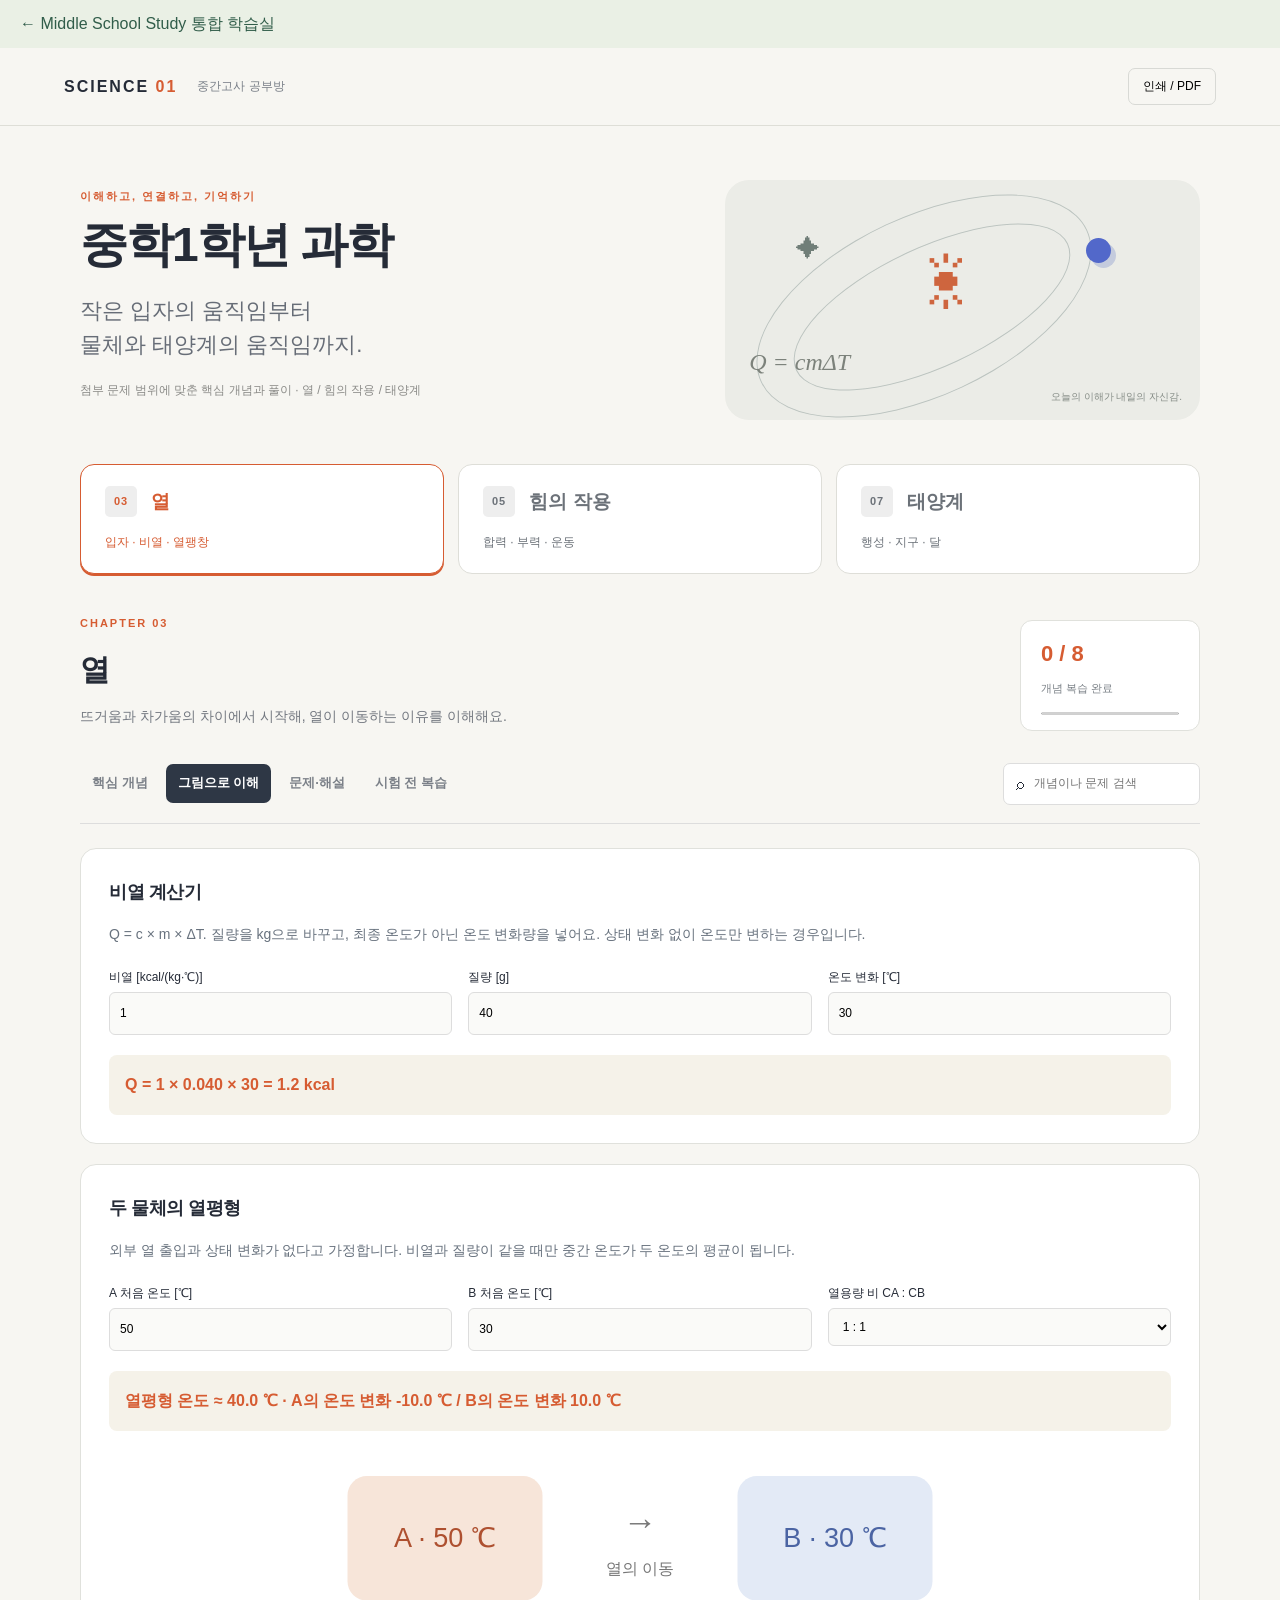
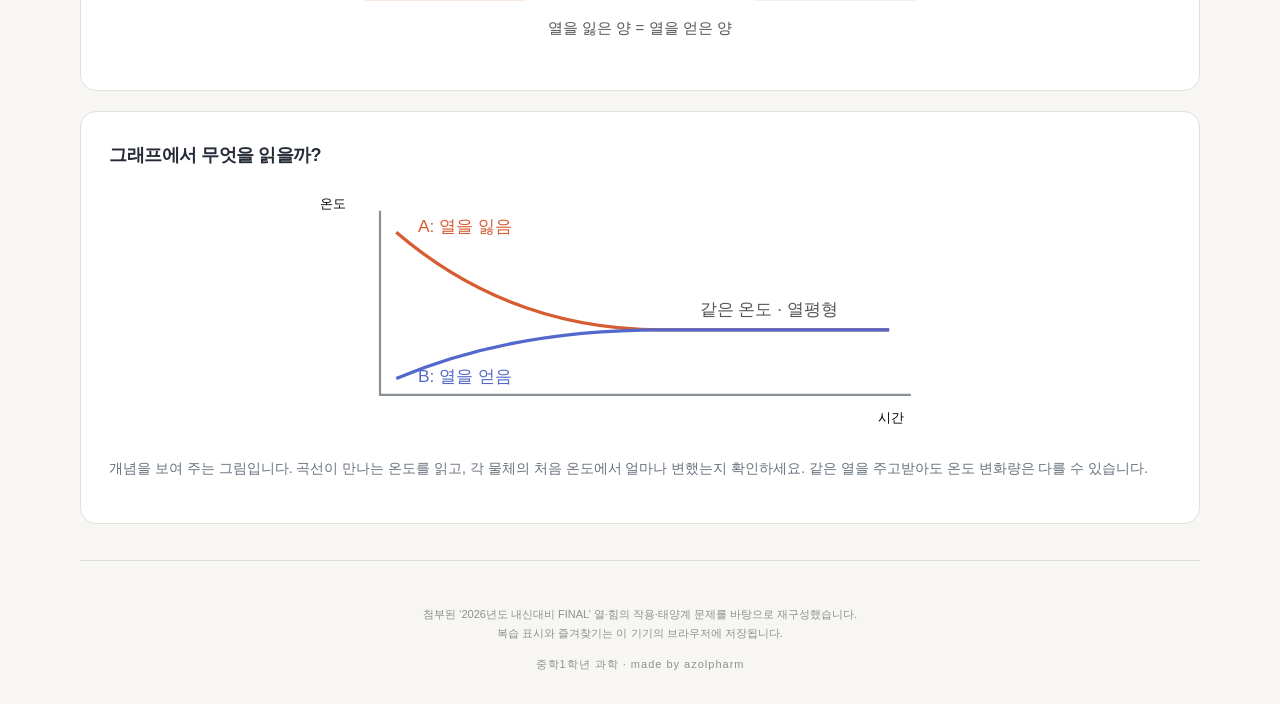
==== docs/science/index.html @ b9c2c923 "Migrate Middle School Study dashboard and learning materials" ====
<!doctype html><html lang="ko"><head><meta charset="utf-8"><meta name="viewport" content="width=device-width,initial-scale=1"><meta name="description" content="중학1학년 과학 중간고사: 열, 힘의 작용, 태양계 핵심 개념, 문제 해설, 비열 계산과 달 위상 복습"><title>Middle School Study · 과학</title><link rel="stylesheet" href="style.css"><script src="data.js" defer></script><script src="app.js" defer></script></head><body><a href="../index.html" style="display:block;padding:10px 20px;background:#eaf0e5;color:#315d4a;text-decoration:none">← Middle School Study 통합 학습실</a>
<header><a class="brand" href="#">SCIENCE <span>01</span></a><span class="header-note">중간고사 공부방</span><button id="print">인쇄 / PDF</button></header>
<main><section class="hero"><div><p class="eyebrow">이해하고, 연결하고, 기억하기</p><h1>중학1학년 과학</h1><p class="lead">작은 입자의 움직임부터<br>물체와 태양계의 움직임까지.</p><p class="hero-note">첨부 문제 범위에 맞춘 핵심 개념과 풀이 · 열 / 힘의 작용 / 태양계</p></div><div class="hero-art" aria-hidden="true"><div class="orbit o1"></div><div class="orbit o2"></div><div class="sun">☀</div><div class="planet"></div><span class="formula">Q = cmΔT</span><span class="star">✦</span><span class="art-label">오늘의 이해가 내일의 자신감.</span></div></section>
<nav class="chapters" aria-label="챕터 선택"><button data-chapter="heat" class="active"><span>03</span> 열 <small>입자 · 비열 · 열팽창</small></button><button data-chapter="force"><span>05</span> 힘의 작용 <small>합력 · 부력 · 운동</small></button><button data-chapter="solar"><span>07</span> 태양계 <small>행성 · 지구 · 달</small></button></nav>
<section class="chapter-head"><div><p class="eyebrow" id="chapterTag"></p><h2 id="chapterName"></h2><p id="chapterIntro"></p></div><div class="progressbox"><strong id="progressText"></strong><span>개념 복습 완료</span><progress id="progress" max="100" value="0"></progress></div></section>
<div class="toolbar"><div class="tabs" role="group" aria-label="학습 메뉴"><button data-tab="concept" class="active">핵심 개념</button><button data-tab="lab">그림으로 이해</button><button data-tab="problems">문제·해설</button><button data-tab="review">시험 전 복습</button></div><label class="search"><span>⌕</span><input id="search" type="search" placeholder="개념이나 문제 검색" aria-label="개념이나 문제 검색"></label></div>
<div id="content"></div><footer>첨부된 ‘2026년도 내신대비 FINAL’ 열·힘의 작용·태양계 문제를 바탕으로 재구성했습니다.<br>복습 표시와 즐겨찾기는 이 기기의 브라우저에 저장됩니다.<br><span>중학1학년 과학 · made by azolpharm</span></footer></main>
</body></html>
---- docs/science/style.css ----
*{box-sizing:border-box}body{margin:0;background:#f7f6f2;color:#252b37;font-family:-apple-system,BlinkMacSystemFont,'Noto Sans KR','Segoe UI',sans-serif;line-height:1.75;--accent:#d65c32}button,input,select{font:inherit}button{cursor:pointer}button:focus-visible,a:focus-visible,input:focus-visible,summary:focus-visible{outline:3px solid #596ada;outline-offset:4px}header{height:78px;padding:0 5%;display:flex;align-items:center;border-bottom:1px solid #deded7;gap:20px}.brand{font-weight:800;letter-spacing:2px;color:#252b37;text-decoration:none}.brand span{color:#d65c32}.header-note{font-size:12px;color:#787e87;margin-right:auto}header button{border:1px solid #d8d9d5;border-radius:7px;background:transparent;padding:7px 14px;font-size:12px}main{max-width:1180px;margin:auto;padding:0 30px}.hero{display:grid;grid-template-columns:1.3fr 1fr;align-items:center;padding:54px 0 44px;gap:28px}.eyebrow{font-size:11px;letter-spacing:2px;font-weight:800;color:var(--accent);margin:0 0 10px}h1{font-size:48px;letter-spacing:-2px;margin:0 0 20px;line-height:1.2}.lead{font-size:22px;line-height:1.55;color:#676d77;margin:0 0 18px}.hero-note{font-size:12px;color:#8b8b88}.hero-art{position:relative;height:240px;border-radius:24px;background:#ebece7;overflow:hidden}.sun{position:absolute;left:42%;top:28%;font-size:74px;color:#ce653e;line-height:1}.orbit{position:absolute;border:1px solid #bcc4c0;border-radius:50%;transform:rotate(-25deg);width:300px;height:120px;left:12%;top:28%}.o2{width:360px;height:180px;left:4%;top:15%}.planet{position:absolute;left:76%;top:24%;width:25px;height:25px;background:#5268ca;border-radius:50%;box-shadow:5px 5px 0 #c4cbdd}.formula{position:absolute;bottom:44px;left:24px;font:italic 24px Georgia;color:#7c827b}.star{position:absolute;left:15%;top:20%;font-size:24px;color:#707e78}.art-label{position:absolute;bottom:15px;right:18px;font-size:10px;color:#858c86}.chapters{display:grid;grid-template-columns:repeat(3,minmax(0,1fr));gap:14px}.chapters button{display:flex;align-items:center;flex-wrap:wrap;gap:14px;text-align:left;border:1px solid #deded8;background:#fff;padding:20px 24px;border-radius:14px;font-size:19px;font-weight:800;color:#6c7279}.chapters button span{font-size:11px;background:#eee;padding:6px 9px;border-radius:5px;letter-spacing:1px}.chapters button small{width:100%;font-weight:400;font-size:12px;margin-left:auto}.chapters button.active{border-color:var(--accent);color:var(--accent);box-shadow:0 2px 0 var(--accent)}.chapter-head{display:flex;justify-content:space-between;align-items:center;padding:40px 0 26px;gap:20px}h2{font-size:30px;margin:0;letter-spacing:-1px}.chapter-head p:last-child{margin:8px 0;color:#737880;font-size:14px}.progressbox{background:#fff;border:1px solid #e0e1dc;border-radius:12px;padding:14px 20px;width:180px}.progressbox strong{font-size:22px;display:block;color:var(--accent)}.progressbox span{font-size:11px;color:#7b8187}progress{display:block;width:100%;height:5px;margin-top:10px;accent-color:var(--accent)}.toolbar{display:flex;justify-content:space-between;gap:16px;align-items:center;border-bottom:1px solid #ddd;padding-bottom:18px;margin-bottom:24px}.tabs{display:flex;gap:6px;flex-wrap:wrap}.tabs button{border:0;background:transparent;color:#7b8088;padding:8px 12px;border-radius:7px;font-size:13px;font-weight:700}.tabs button.active{color:#fff;background:#2e3745}.search{display:flex;align-items:center;gap:8px;border:1px solid #ddd;background:#fff;padding:6px 12px;border-radius:7px}.search input{width:155px;border:0;outline:0;background:transparent;font-size:12px}.grid{display:grid;grid-template-columns:repeat(2,minmax(0,1fr));gap:18px}.card{background:#fff;border:1px solid #e2e3dd;border-radius:14px;padding:24px;position:relative}.card-top{display:flex;align-items:center;justify-content:space-between;gap:12px}.number{font:700 11px monospace;color:var(--accent);letter-spacing:2px}.bookmark{border:0;background:#f4f4f0;color:#7d8389;border-radius:6px;padding:3px 8px;font-size:13px}.bookmark.on{color:var(--accent);background:#f5e9df}h3{font-size:18px;letter-spacing:-.5px;margin:12px 0 10px}.card p{font-size:14px;margin:0 0 14px}.hint{border-left:3px solid var(--accent);padding:10px 12px;background:#f8f7f2;color:#5f6772;font-size:12px}.check{display:flex;align-items:center;gap:7px;margin-top:16px;font-size:12px;color:#757b82}.check input{accent-color:var(--accent);width:16px;height:16px}.section-label{font-size:15px;margin:0 0 18px}.problem{background:#fff;border:1px solid #e2e3dd;border-radius:10px;margin-bottom:10px}.problem summary{cursor:pointer;list-style:none;padding:18px 22px;display:flex;gap:16px;align-items:center;font-size:15px;font-weight:700}.problem summary::after{content:'＋';margin-left:auto;color:#8b9097}.problem[open] summary::after{content:'−'}.problem .answer{padding:0 22px 20px 63px;font-size:14px}.answer strong{display:block;color:var(--accent);font-size:13px;margin-bottom:8px}.note{background:#eaece5;color:#53605a;border-radius:10px;padding:18px 22px;font-size:13px;margin-bottom:20px}.trap{padding:14px 18px;border-bottom:1px solid #e5e5df;font-size:14px}.trap:last-child{border:0}.lab-panel{background:#fff;border:1px solid #e0e1dc;border-radius:16px;padding:28px;margin-bottom:20px}.lab-panel h3{margin-top:0}.lab-panel p{font-size:14px;color:#68727e}.field-row{display:flex;flex-wrap:wrap;gap:16px;margin:20px 0}.field-row label{display:flex;flex-direction:column;font-size:12px;gap:4px;flex:1;min-width:130px}.field-row input,.field-row select{border:1px solid #ddd;border-radius:6px;padding:10px;min-width:0;width:100%;background:#fafaf8}.result{background:#f5f2e9;padding:16px;border-radius:8px;color:var(--accent);font-weight:700}.diagram{max-width:650px;margin:18px auto}.diagram svg{width:100%;display:block}.phase-controls{display:flex;align-items:center;justify-content:center;gap:12px;flex-wrap:wrap}.phase-controls button{background:#f0f1f7;border:1px solid #d6dced;padding:8px 14px;border-radius:8px;font-size:12px}.phase-controls select{padding:8px;border:1px solid #ddd;border-radius:7px}.phase-note{text-align:center;max-width:600px;margin:16px auto}.review-list{background:#fff;border:1px solid #ddd;border-radius:14px;padding:12px}.empty{text-align:center;padding:70px 20px;color:#888}footer{font-size:11px;color:#8c908f;text-align:center;padding:44px 0 30px;margin-top:36px;border-top:1px solid #ddded7}footer span{display:block;margin-top:12px;letter-spacing:1px}@media(max-width:700px){header{height:62px;padding:0 18px;gap:10px}.header-note{font-size:10px}main{padding:0 18px}.hero{padding:34px 0 24px;grid-template-columns:1fr}.hero-art{display:none}h1{font-size:34px}.lead{font-size:18px}.chapters{gap:10px}.chapters button{padding:15px 10px;font-size:15px;gap:7px}.chapters button small{display:none}.chapter-head{padding:28px 0 18px}.chapter-head p:last-child{font-size:12px}.progressbox{width:110px;padding:10px}.progressbox strong{font-size:18px}.toolbar{flex-direction:column;align-items:stretch;gap:10px}.tabs{gap:3px}.tabs button{font-size:12px;padding:8px 9px}.search input{width:100%}.grid{grid-template-columns:1fr}.card{padding:20px}.lab-panel{padding:20px}.problem summary{padding:15px}.problem .answer{padding:0 18px 18px}.chapter-head h2{font-size:26px}}@media print{header button,.toolbar,.bookmark,.check,.hero-art,.phase-controls{display:none}.hero{padding:10px 0}.lead{display:none}.chapters{display:none}.card,.problem,.lab-panel{break-inside:avoid}.grid{display:block}.card{margin-bottom:14px}.problem .answer{display:block}body{background:white}main{max-width:none;padding:0}.chapter-head{padding:20px 0}footer{margin-top:12px}}
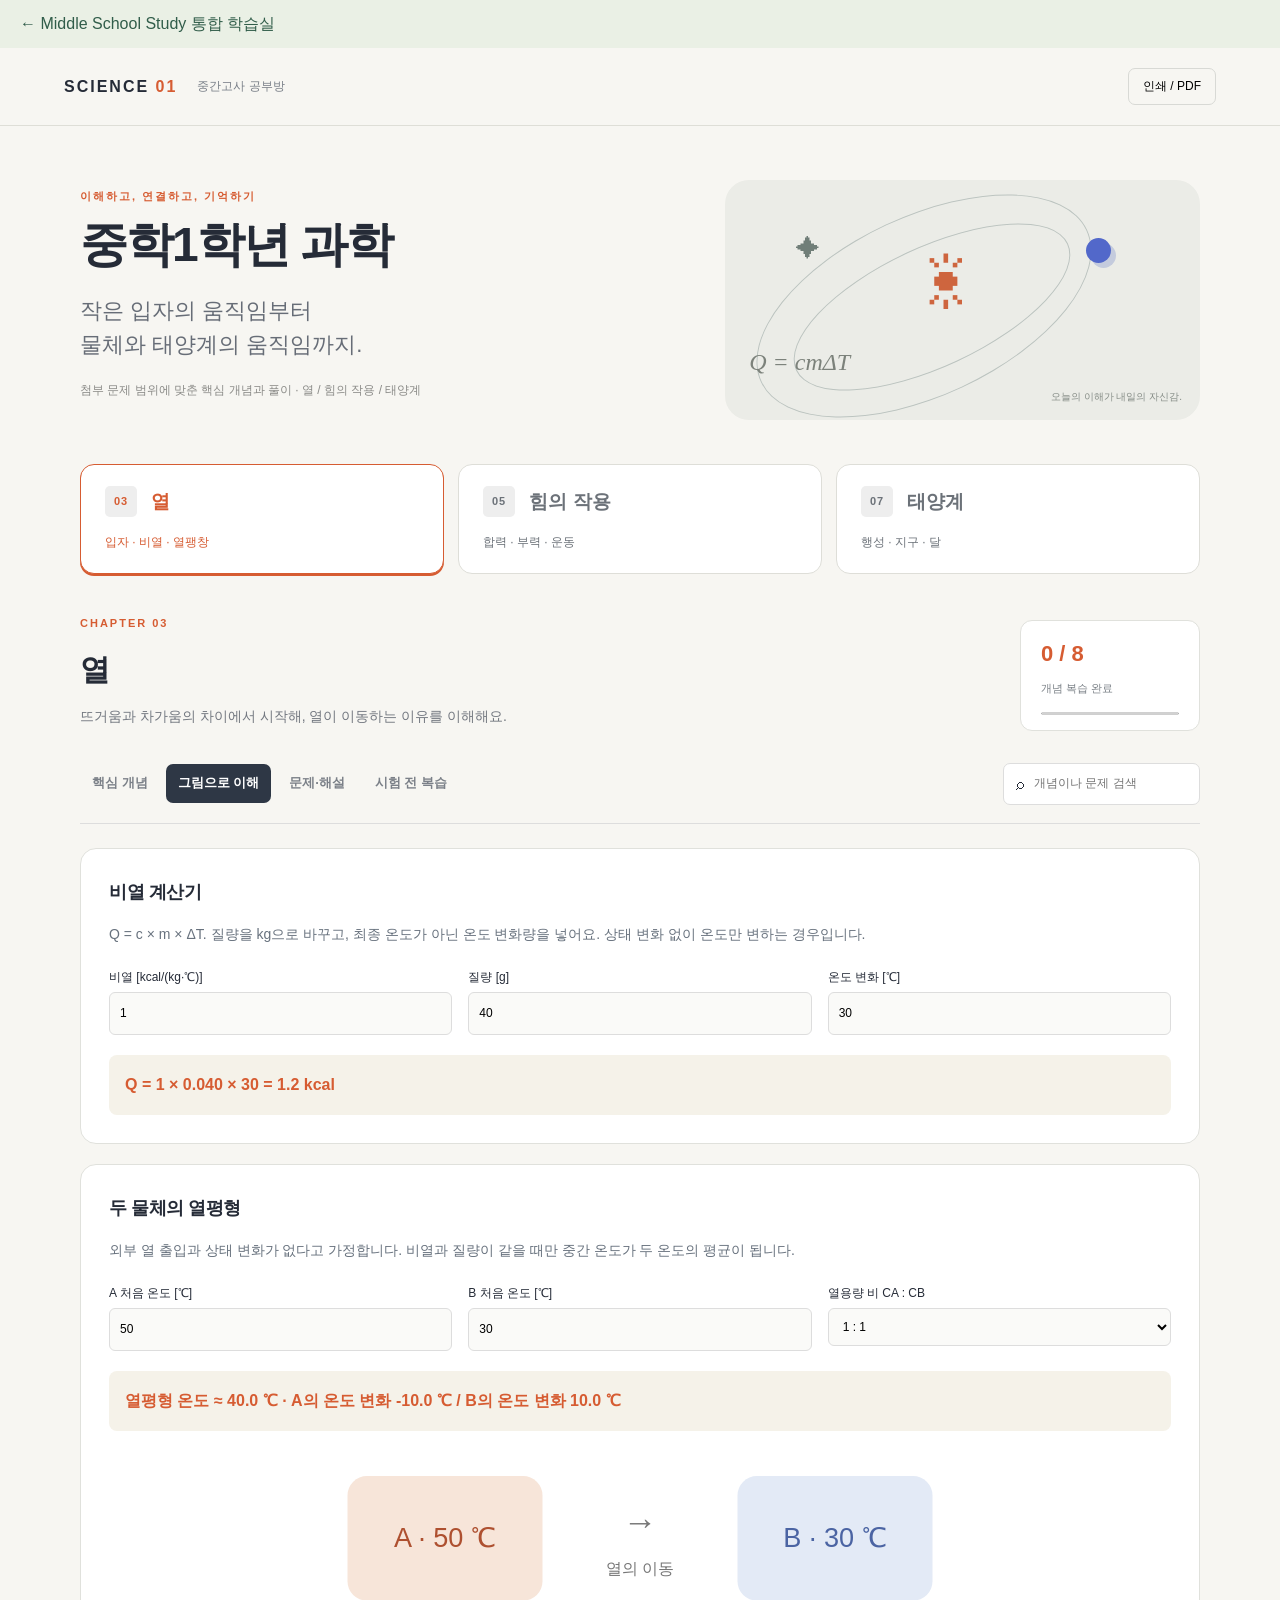
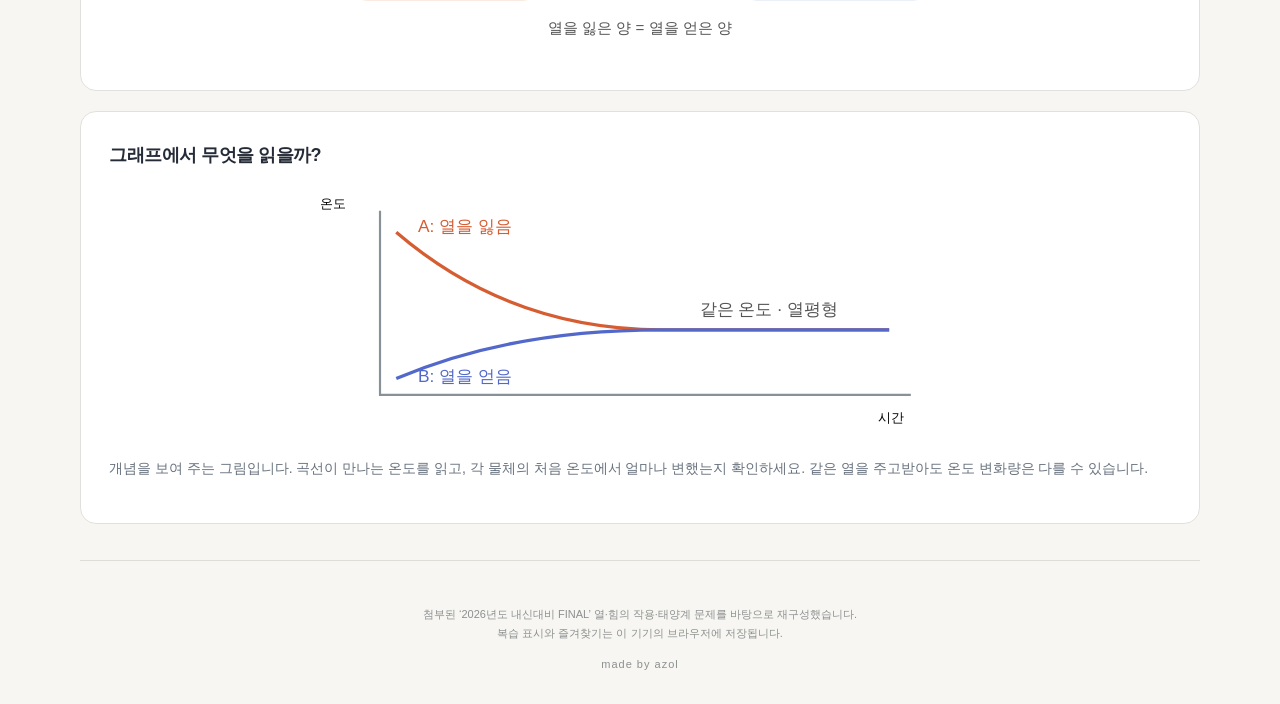
==== commit 841d2fe6: "Remove personal branding from title and use made by azol footer" ====
--- a/docs/science/index.html
+++ b/docs/science/index.html
@@ -4,5 +4,5 @@
 <nav class="chapters" aria-label="챕터 선택"><button data-chapter="heat" class="active"><span>03</span> 열 <small>입자 · 비열 · 열팽창</small></button><button data-chapter="force"><span>05</span> 힘의 작용 <small>합력 · 부력 · 운동</small></button><button data-chapter="solar"><span>07</span> 태양계 <small>행성 · 지구 · 달</small></button></nav>
 <section class="chapter-head"><div><p class="eyebrow" id="chapterTag"></p><h2 id="chapterName"></h2><p id="chapterIntro"></p></div><div class="progressbox"><strong id="progressText"></strong><span>개념 복습 완료</span><progress id="progress" max="100" value="0"></progress></div></section>
 <div class="toolbar"><div class="tabs" role="group" aria-label="학습 메뉴"><button data-tab="concept" class="active">핵심 개념</button><button data-tab="lab">그림으로 이해</button><button data-tab="problems">문제·해설</button><button data-tab="review">시험 전 복습</button></div><label class="search"><span>⌕</span><input id="search" type="search" placeholder="개념이나 문제 검색" aria-label="개념이나 문제 검색"></label></div>
-<div id="content"></div><footer>첨부된 ‘2026년도 내신대비 FINAL’ 열·힘의 작용·태양계 문제를 바탕으로 재구성했습니다.<br>복습 표시와 즐겨찾기는 이 기기의 브라우저에 저장됩니다.<br><span>중학1학년 과학 · made by azolpharm</span></footer></main>
+<div id="content"></div><footer>첨부된 ‘2026년도 내신대비 FINAL’ 열·힘의 작용·태양계 문제를 바탕으로 재구성했습니다.<br>복습 표시와 즐겨찾기는 이 기기의 브라우저에 저장됩니다.<br><span>made by azol</span></footer></main>
 </body></html>
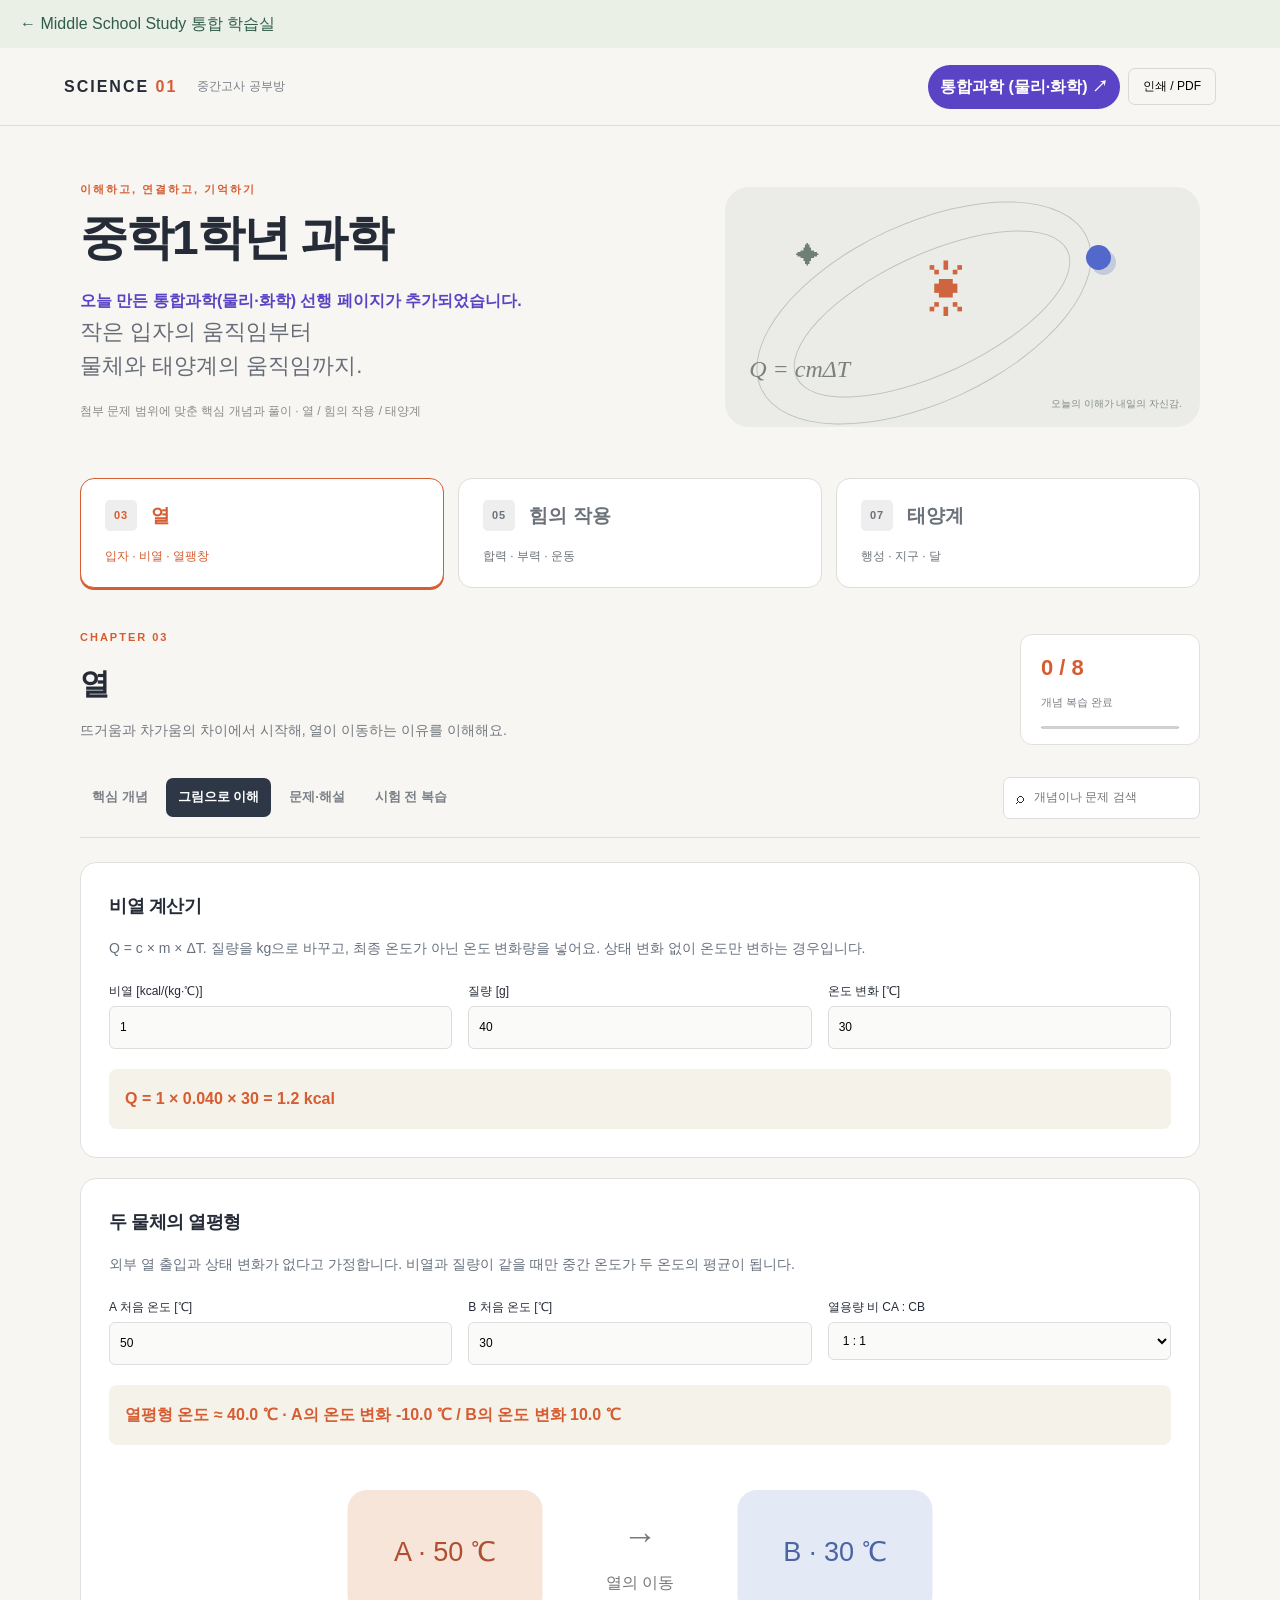
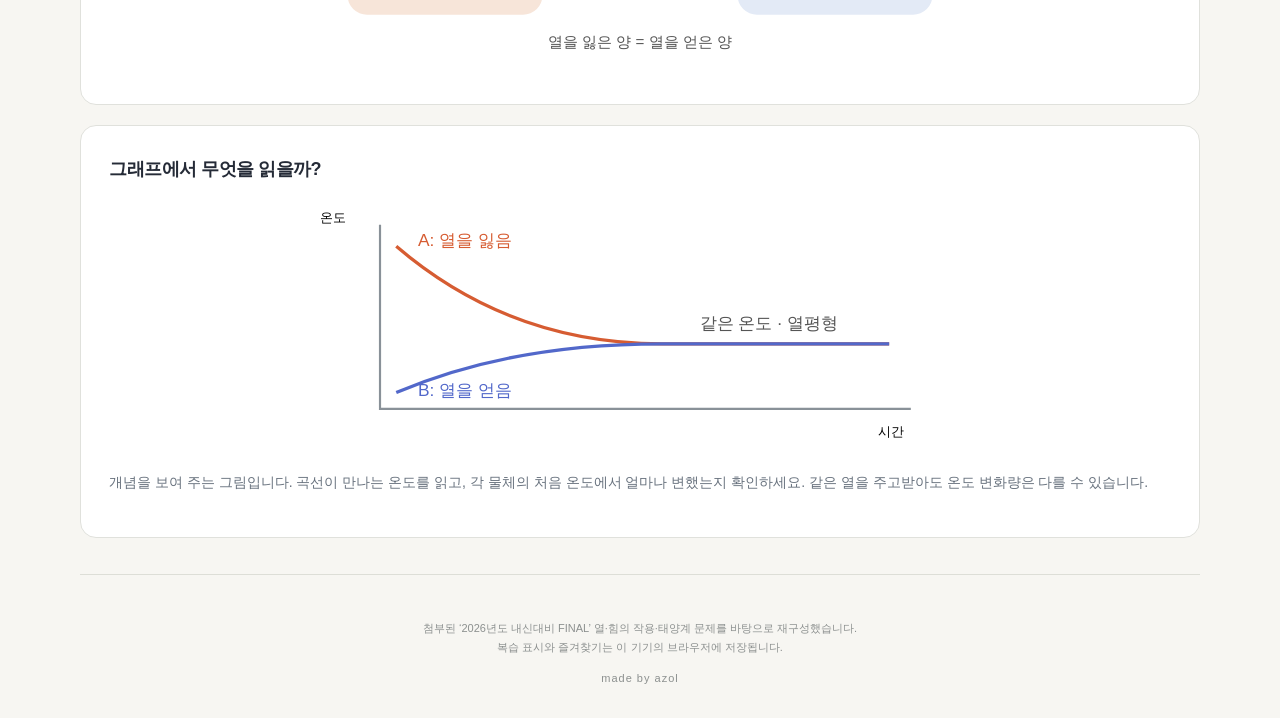
==== commit 817d5de8: "Link integrated science study page from science hub" ====
--- a/docs/science/index.html
+++ b/docs/science/index.html
@@ -1,6 +1,6 @@
 <!doctype html><html lang="ko"><head><meta charset="utf-8"><meta name="viewport" content="width=device-width,initial-scale=1"><meta name="description" content="중학1학년 과학 중간고사: 열, 힘의 작용, 태양계 핵심 개념, 문제 해설, 비열 계산과 달 위상 복습"><title>Middle School Study · 과학</title><link rel="stylesheet" href="style.css"><script src="data.js" defer></script><script src="app.js" defer></script></head><body><a href="../index.html" style="display:block;padding:10px 20px;background:#eaf0e5;color:#315d4a;text-decoration:none">← Middle School Study 통합 학습실</a>
-<header><a class="brand" href="#">SCIENCE <span>01</span></a><span class="header-note">중간고사 공부방</span><button id="print">인쇄 / PDF</button></header>
-<main><section class="hero"><div><p class="eyebrow">이해하고, 연결하고, 기억하기</p><h1>중학1학년 과학</h1><p class="lead">작은 입자의 움직임부터<br>물체와 태양계의 움직임까지.</p><p class="hero-note">첨부 문제 범위에 맞춘 핵심 개념과 풀이 · 열 / 힘의 작용 / 태양계</p></div><div class="hero-art" aria-hidden="true"><div class="orbit o1"></div><div class="orbit o2"></div><div class="sun">☀</div><div class="planet"></div><span class="formula">Q = cmΔT</span><span class="star">✦</span><span class="art-label">오늘의 이해가 내일의 자신감.</span></div></section>
+<header><a class="brand" href="#">SCIENCE <span>01</span></a><span class="header-note">중간고사 공부방</span><div style="display:flex;gap:8px;align-items:center;flex-wrap:wrap"><a href="integrated.html" style="padding:8px 12px;border-radius:999px;background:#5a43c5;color:#fff;text-decoration:none;font-weight:700">통합과학 (물리·화학) ↗</a><button id="print">인쇄 / PDF</button></div></header>
+<main><section class="hero"><div><p class="eyebrow">이해하고, 연결하고, 기억하기</p><h1>중학1학년 과학</h1><p style="margin:8px 0 0;color:#5a43c5;font-weight:700">오늘 만든 통합과학(물리·화학) 선행 페이지가 추가되었습니다.</p><p class="lead">작은 입자의 움직임부터<br>물체와 태양계의 움직임까지.</p><p class="hero-note">첨부 문제 범위에 맞춘 핵심 개념과 풀이 · 열 / 힘의 작용 / 태양계</p></div><div class="hero-art" aria-hidden="true"><div class="orbit o1"></div><div class="orbit o2"></div><div class="sun">☀</div><div class="planet"></div><span class="formula">Q = cmΔT</span><span class="star">✦</span><span class="art-label">오늘의 이해가 내일의 자신감.</span></div></section>
 <nav class="chapters" aria-label="챕터 선택"><button data-chapter="heat" class="active"><span>03</span> 열 <small>입자 · 비열 · 열팽창</small></button><button data-chapter="force"><span>05</span> 힘의 작용 <small>합력 · 부력 · 운동</small></button><button data-chapter="solar"><span>07</span> 태양계 <small>행성 · 지구 · 달</small></button></nav>
 <section class="chapter-head"><div><p class="eyebrow" id="chapterTag"></p><h2 id="chapterName"></h2><p id="chapterIntro"></p></div><div class="progressbox"><strong id="progressText"></strong><span>개념 복습 완료</span><progress id="progress" max="100" value="0"></progress></div></section>
 <div class="toolbar"><div class="tabs" role="group" aria-label="학습 메뉴"><button data-tab="concept" class="active">핵심 개념</button><button data-tab="lab">그림으로 이해</button><button data-tab="problems">문제·해설</button><button data-tab="review">시험 전 복습</button></div><label class="search"><span>⌕</span><input id="search" type="search" placeholder="개념이나 문제 검색" aria-label="개념이나 문제 검색"></label></div>
